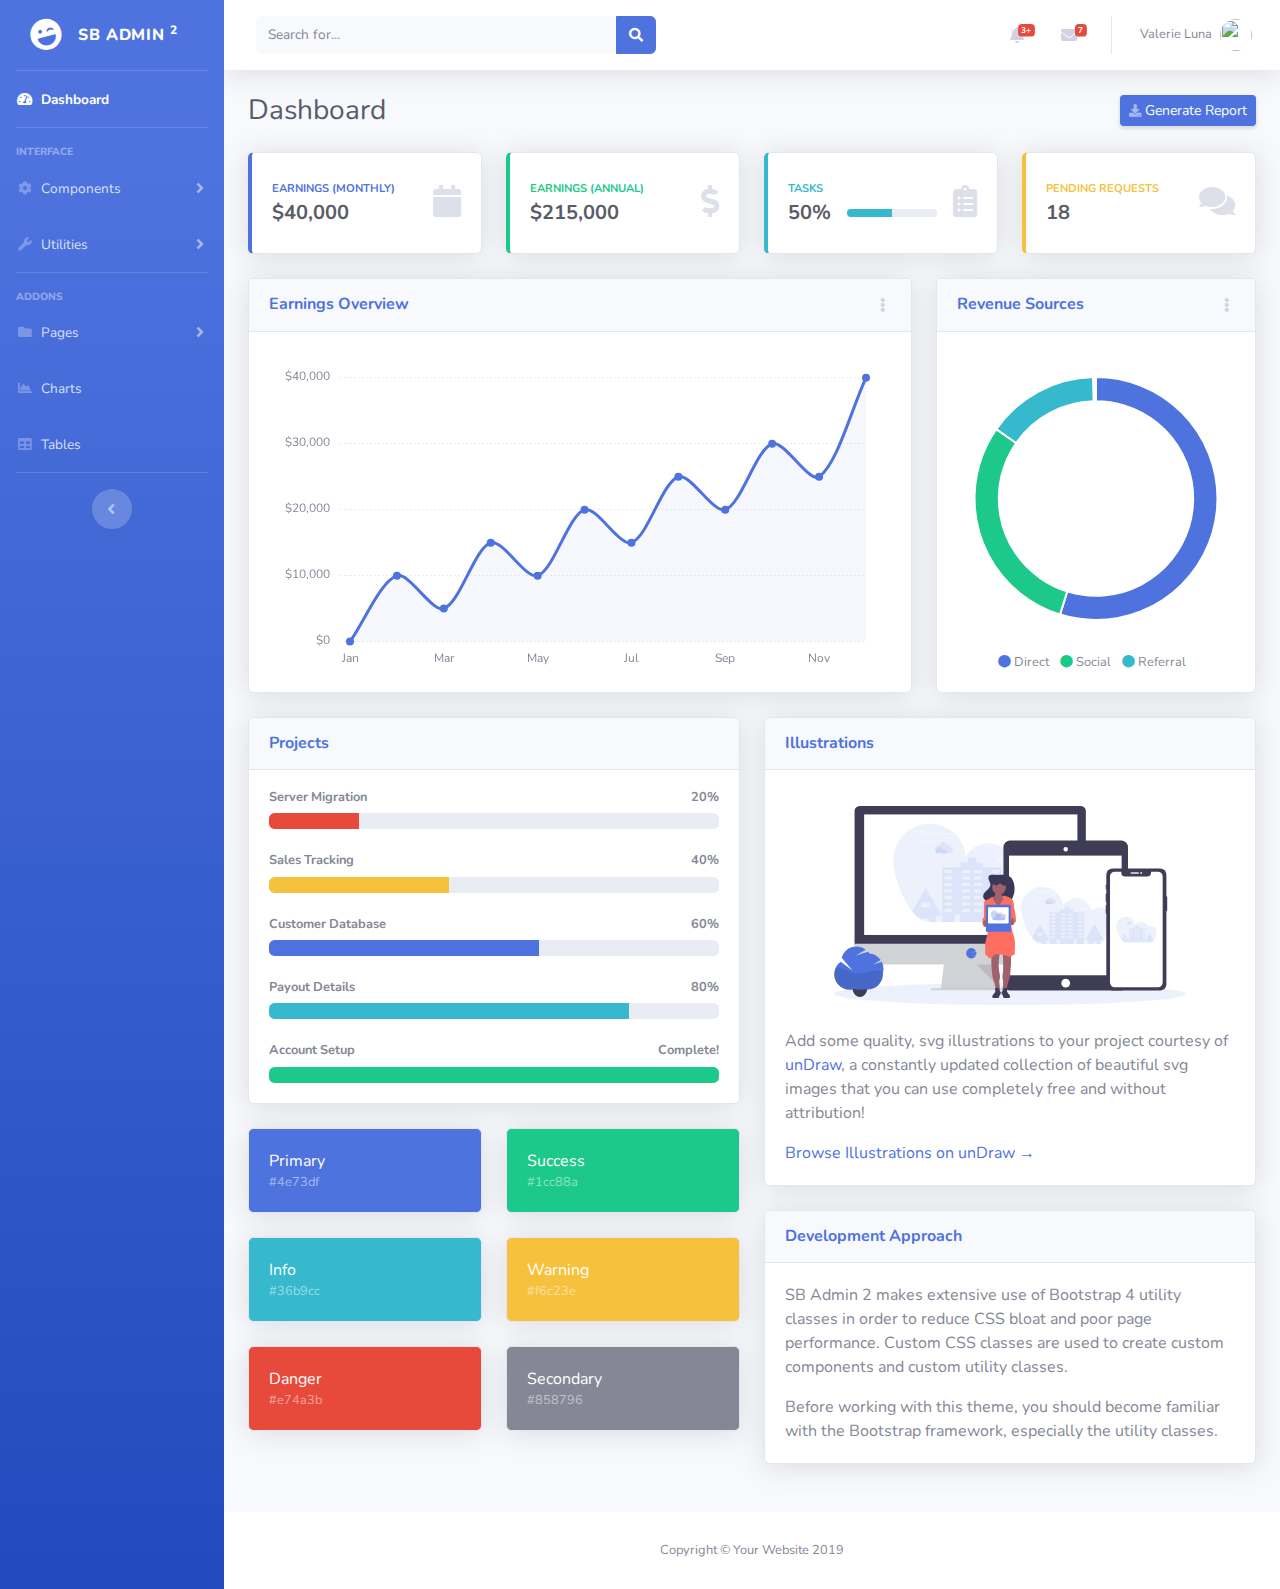
==== nePasToucher/startbootstrap-sb-admin-2-gh-pages/index.html @ 877cbc5c "ajout du template" ====
<!DOCTYPE html>
<html lang="en">

<head>

  <meta charset="utf-8">
  <meta http-equiv="X-UA-Compatible" content="IE=edge">
  <meta name="viewport" content="width=device-width, initial-scale=1, shrink-to-fit=no">
  <meta name="description" content="">
  <meta name="author" content="">

  <title>SB Admin 2 - Dashboard</title>

  <!-- Custom fonts for this template-->
  <link href="vendor/fontawesome-free/css/all.min.css" rel="stylesheet" type="text/css">
  <link href="https://fonts.googleapis.com/css?family=Nunito:200,200i,300,300i,400,400i,600,600i,700,700i,800,800i,900,900i" rel="stylesheet">

  <!-- Custom styles for this template-->
  <link href="css/sb-admin-2.min.css" rel="stylesheet">

</head>

<body id="page-top">

  <!-- Page Wrapper -->
  <div id="wrapper">

    <!-- Sidebar -->
    <ul class="navbar-nav bg-gradient-primary sidebar sidebar-dark accordion" id="accordionSidebar">

      <!-- Sidebar - Brand -->
      <a class="sidebar-brand d-flex align-items-center justify-content-center" href="index.html">
        <div class="sidebar-brand-icon rotate-n-15">
          <i class="fas fa-laugh-wink"></i>
        </div>
        <div class="sidebar-brand-text mx-3">SB Admin <sup>2</sup></div>
      </a>

      <!-- Divider -->
      <hr class="sidebar-divider my-0">

      <!-- Nav Item - Dashboard -->
      <li class="nav-item active">
        <a class="nav-link" href="index.html">
          <i class="fas fa-fw fa-tachometer-alt"></i>
          <span>Dashboard</span></a>
      </li>

      <!-- Divider -->
      <hr class="sidebar-divider">

      <!-- Heading -->
      <div class="sidebar-heading">
        Interface
      </div>

      <!-- Nav Item - Pages Collapse Menu -->
      <li class="nav-item">
        <a class="nav-link collapsed" href="#" data-toggle="collapse" data-target="#collapseTwo" aria-expanded="true" aria-controls="collapseTwo">
          <i class="fas fa-fw fa-cog"></i>
          <span>Components</span>
        </a>
        <div id="collapseTwo" class="collapse" aria-labelledby="headingTwo" data-parent="#accordionSidebar">
          <div class="bg-white py-2 collapse-inner rounded">
            <h6 class="collapse-header">Custom Components:</h6>
            <a class="collapse-item" href="buttons.html">Buttons</a>
            <a class="collapse-item" href="cards.html">Cards</a>
          </div>
        </div>
      </li>

      <!-- Nav Item - Utilities Collapse Menu -->
      <li class="nav-item">
        <a class="nav-link collapsed" href="#" data-toggle="collapse" data-target="#collapseUtilities" aria-expanded="true" aria-controls="collapseUtilities">
          <i class="fas fa-fw fa-wrench"></i>
          <span>Utilities</span>
        </a>
        <div id="collapseUtilities" class="collapse" aria-labelledby="headingUtilities" data-parent="#accordionSidebar">
          <div class="bg-white py-2 collapse-inner rounded">
            <h6 class="collapse-header">Custom Utilities:</h6>
            <a class="collapse-item" href="utilities-color.html">Colors</a>
            <a class="collapse-item" href="utilities-border.html">Borders</a>
            <a class="collapse-item" href="utilities-animation.html">Animations</a>
            <a class="collapse-item" href="utilities-other.html">Other</a>
          </div>
        </div>
      </li>

      <!-- Divider -->
      <hr class="sidebar-divider">

      <!-- Heading -->
      <div class="sidebar-heading">
        Addons
      </div>

      <!-- Nav Item - Pages Collapse Menu -->
      <li class="nav-item">
        <a class="nav-link collapsed" href="#" data-toggle="collapse" data-target="#collapsePages" aria-expanded="true" aria-controls="collapsePages">
          <i class="fas fa-fw fa-folder"></i>
          <span>Pages</span>
        </a>
        <div id="collapsePages" class="collapse" aria-labelledby="headingPages" data-parent="#accordionSidebar">
          <div class="bg-white py-2 collapse-inner rounded">
            <h6 class="collapse-header">Login Screens:</h6>
            <a class="collapse-item" href="login.html">Login</a>
            <a class="collapse-item" href="register.html">Register</a>
            <a class="collapse-item" href="forgot-password.html">Forgot Password</a>
            <div class="collapse-divider"></div>
            <h6 class="collapse-header">Other Pages:</h6>
            <a class="collapse-item" href="404.html">404 Page</a>
            <a class="collapse-item" href="blank.html">Blank Page</a>
          </div>
        </div>
      </li>

      <!-- Nav Item - Charts -->
      <li class="nav-item">
        <a class="nav-link" href="charts.html">
          <i class="fas fa-fw fa-chart-area"></i>
          <span>Charts</span></a>
      </li>

      <!-- Nav Item - Tables -->
      <li class="nav-item">
        <a class="nav-link" href="tables.html">
          <i class="fas fa-fw fa-table"></i>
          <span>Tables</span></a>
      </li>

      <!-- Divider -->
      <hr class="sidebar-divider d-none d-md-block">

      <!-- Sidebar Toggler (Sidebar) -->
      <div class="text-center d-none d-md-inline">
        <button class="rounded-circle border-0" id="sidebarToggle"></button>
      </div>

    </ul>
    <!-- End of Sidebar -->

    <!-- Content Wrapper -->
    <div id="content-wrapper" class="d-flex flex-column">

      <!-- Main Content -->
      <div id="content">

        <!-- Topbar -->
        <nav class="navbar navbar-expand navbar-light bg-white topbar mb-4 static-top shadow">

          <!-- Sidebar Toggle (Topbar) -->
          <button id="sidebarToggleTop" class="btn btn-link d-md-none rounded-circle mr-3">
            <i class="fa fa-bars"></i>
          </button>

          <!-- Topbar Search -->
          <form class="d-none d-sm-inline-block form-inline mr-auto ml-md-3 my-2 my-md-0 mw-100 navbar-search">
            <div class="input-group">
              <input type="text" class="form-control bg-light border-0 small" placeholder="Search for..." aria-label="Search" aria-describedby="basic-addon2">
              <div class="input-group-append">
                <button class="btn btn-primary" type="button">
                  <i class="fas fa-search fa-sm"></i>
                </button>
              </div>
            </div>
          </form>

          <!-- Topbar Navbar -->
          <ul class="navbar-nav ml-auto">

            <!-- Nav Item - Search Dropdown (Visible Only XS) -->
            <li class="nav-item dropdown no-arrow d-sm-none">
              <a class="nav-link dropdown-toggle" href="#" id="searchDropdown" role="button" data-toggle="dropdown" aria-haspopup="true" aria-expanded="false">
                <i class="fas fa-search fa-fw"></i>
              </a>
              <!-- Dropdown - Messages -->
              <div class="dropdown-menu dropdown-menu-right p-3 shadow animated--grow-in" aria-labelledby="searchDropdown">
                <form class="form-inline mr-auto w-100 navbar-search">
                  <div class="input-group">
                    <input type="text" class="form-control bg-light border-0 small" placeholder="Search for..." aria-label="Search" aria-describedby="basic-addon2">
                    <div class="input-group-append">
                      <button class="btn btn-primary" type="button">
                        <i class="fas fa-search fa-sm"></i>
                      </button>
                    </div>
                  </div>
                </form>
              </div>
            </li>

            <!-- Nav Item - Alerts -->
            <li class="nav-item dropdown no-arrow mx-1">
              <a class="nav-link dropdown-toggle" href="#" id="alertsDropdown" role="button" data-toggle="dropdown" aria-haspopup="true" aria-expanded="false">
                <i class="fas fa-bell fa-fw"></i>
                <!-- Counter - Alerts -->
                <span class="badge badge-danger badge-counter">3+</span>
              </a>
              <!-- Dropdown - Alerts -->
              <div class="dropdown-list dropdown-menu dropdown-menu-right shadow animated--grow-in" aria-labelledby="alertsDropdown">
                <h6 class="dropdown-header">
                  Alerts Center
                </h6>
                <a class="dropdown-item d-flex align-items-center" href="#">
                  <div class="mr-3">
                    <div class="icon-circle bg-primary">
                      <i class="fas fa-file-alt text-white"></i>
                    </div>
                  </div>
                  <div>
                    <div class="small text-gray-500">December 12, 2019</div>
                    <span class="font-weight-bold">A new monthly report is ready to download!</span>
                  </div>
                </a>
                <a class="dropdown-item d-flex align-items-center" href="#">
                  <div class="mr-3">
                    <div class="icon-circle bg-success">
                      <i class="fas fa-donate text-white"></i>
                    </div>
                  </div>
                  <div>
                    <div class="small text-gray-500">December 7, 2019</div>
                    $290.29 has been deposited into your account!
                  </div>
                </a>
                <a class="dropdown-item d-flex align-items-center" href="#">
                  <div class="mr-3">
                    <div class="icon-circle bg-warning">
                      <i class="fas fa-exclamation-triangle text-white"></i>
                    </div>
                  </div>
                  <div>
                    <div class="small text-gray-500">December 2, 2019</div>
                    Spending Alert: We've noticed unusually high spending for your account.
                  </div>
                </a>
                <a class="dropdown-item text-center small text-gray-500" href="#">Show All Alerts</a>
              </div>
            </li>

            <!-- Nav Item - Messages -->
            <li class="nav-item dropdown no-arrow mx-1">
              <a class="nav-link dropdown-toggle" href="#" id="messagesDropdown" role="button" data-toggle="dropdown" aria-haspopup="true" aria-expanded="false">
                <i class="fas fa-envelope fa-fw"></i>
                <!-- Counter - Messages -->
                <span class="badge badge-danger badge-counter">7</span>
              </a>
              <!-- Dropdown - Messages -->
              <div class="dropdown-list dropdown-menu dropdown-menu-right shadow animated--grow-in" aria-labelledby="messagesDropdown">
                <h6 class="dropdown-header">
                  Message Center
                </h6>
                <a class="dropdown-item d-flex align-items-center" href="#">
                  <div class="dropdown-list-image mr-3">
                    <img class="rounded-circle" src="https://source.unsplash.com/fn_BT9fwg_E/60x60" alt="">
                    <div class="status-indicator bg-success"></div>
                  </div>
                  <div class="font-weight-bold">
                    <div class="text-truncate">Hi there! I am wondering if you can help me with a problem I've been having.</div>
                    <div class="small text-gray-500">Emily Fowler · 58m</div>
                  </div>
                </a>
                <a class="dropdown-item d-flex align-items-center" href="#">
                  <div class="dropdown-list-image mr-3">
                    <img class="rounded-circle" src="https://source.unsplash.com/AU4VPcFN4LE/60x60" alt="">
                    <div class="status-indicator"></div>
                  </div>
                  <div>
                    <div class="text-truncate">I have the photos that you ordered last month, how would you like them sent to you?</div>
                    <div class="small text-gray-500">Jae Chun · 1d</div>
                  </div>
                </a>
                <a class="dropdown-item d-flex align-items-center" href="#">
                  <div class="dropdown-list-image mr-3">
                    <img class="rounded-circle" src="https://source.unsplash.com/CS2uCrpNzJY/60x60" alt="">
                    <div class="status-indicator bg-warning"></div>
                  </div>
                  <div>
                    <div class="text-truncate">Last month's report looks great, I am very happy with the progress so far, keep up the good work!</div>
                    <div class="small text-gray-500">Morgan Alvarez · 2d</div>
                  </div>
                </a>
                <a class="dropdown-item d-flex align-items-center" href="#">
                  <div class="dropdown-list-image mr-3">
                    <img class="rounded-circle" src="https://source.unsplash.com/Mv9hjnEUHR4/60x60" alt="">
                    <div class="status-indicator bg-success"></div>
                  </div>
                  <div>
                    <div class="text-truncate">Am I a good boy? The reason I ask is because someone told me that people say this to all dogs, even if they aren't good...</div>
                    <div class="small text-gray-500">Chicken the Dog · 2w</div>
                  </div>
                </a>
                <a class="dropdown-item text-center small text-gray-500" href="#">Read More Messages</a>
              </div>
            </li>

            <div class="topbar-divider d-none d-sm-block"></div>

            <!-- Nav Item - User Information -->
            <li class="nav-item dropdown no-arrow">
              <a class="nav-link dropdown-toggle" href="#" id="userDropdown" role="button" data-toggle="dropdown" aria-haspopup="true" aria-expanded="false">
                <span class="mr-2 d-none d-lg-inline text-gray-600 small">Valerie Luna</span>
                <img class="img-profile rounded-circle" src="https://source.unsplash.com/QAB-WJcbgJk/60x60">
              </a>
              <!-- Dropdown - User Information -->
              <div class="dropdown-menu dropdown-menu-right shadow animated--grow-in" aria-labelledby="userDropdown">
                <a class="dropdown-item" href="#">
                  <i class="fas fa-user fa-sm fa-fw mr-2 text-gray-400"></i>
                  Profile
                </a>
                <a class="dropdown-item" href="#">
                  <i class="fas fa-cogs fa-sm fa-fw mr-2 text-gray-400"></i>
                  Settings
                </a>
                <a class="dropdown-item" href="#">
                  <i class="fas fa-list fa-sm fa-fw mr-2 text-gray-400"></i>
                  Activity Log
                </a>
                <div class="dropdown-divider"></div>
                <a class="dropdown-item" href="#" data-toggle="modal" data-target="#logoutModal">
                  <i class="fas fa-sign-out-alt fa-sm fa-fw mr-2 text-gray-400"></i>
                  Logout
                </a>
              </div>
            </li>

          </ul>

        </nav>
        <!-- End of Topbar -->

        <!-- Begin Page Content -->
        <div class="container-fluid">

          <!-- Page Heading -->
          <div class="d-sm-flex align-items-center justify-content-between mb-4">
            <h1 class="h3 mb-0 text-gray-800">Dashboard</h1>
            <a href="#" class="d-none d-sm-inline-block btn btn-sm btn-primary shadow-sm"><i class="fas fa-download fa-sm text-white-50"></i> Generate Report</a>
          </div>

          <!-- Content Row -->
          <div class="row">

            <!-- Earnings (Monthly) Card Example -->
            <div class="col-xl-3 col-md-6 mb-4">
              <div class="card border-left-primary shadow h-100 py-2">
                <div class="card-body">
                  <div class="row no-gutters align-items-center">
                    <div class="col mr-2">
                      <div class="text-xs font-weight-bold text-primary text-uppercase mb-1">Earnings (Monthly)</div>
                      <div class="h5 mb-0 font-weight-bold text-gray-800">$40,000</div>
                    </div>
                    <div class="col-auto">
                      <i class="fas fa-calendar fa-2x text-gray-300"></i>
                    </div>
                  </div>
                </div>
              </div>
            </div>

            <!-- Earnings (Monthly) Card Example -->
            <div class="col-xl-3 col-md-6 mb-4">
              <div class="card border-left-success shadow h-100 py-2">
                <div class="card-body">
                  <div class="row no-gutters align-items-center">
                    <div class="col mr-2">
                      <div class="text-xs font-weight-bold text-success text-uppercase mb-1">Earnings (Annual)</div>
                      <div class="h5 mb-0 font-weight-bold text-gray-800">$215,000</div>
                    </div>
                    <div class="col-auto">
                      <i class="fas fa-dollar-sign fa-2x text-gray-300"></i>
                    </div>
                  </div>
                </div>
              </div>
            </div>

            <!-- Earnings (Monthly) Card Example -->
            <div class="col-xl-3 col-md-6 mb-4">
              <div class="card border-left-info shadow h-100 py-2">
                <div class="card-body">
                  <div class="row no-gutters align-items-center">
                    <div class="col mr-2">
                      <div class="text-xs font-weight-bold text-info text-uppercase mb-1">Tasks</div>
                      <div class="row no-gutters align-items-center">
                        <div class="col-auto">
                          <div class="h5 mb-0 mr-3 font-weight-bold text-gray-800">50%</div>
                        </div>
                        <div class="col">
                          <div class="progress progress-sm mr-2">
                            <div class="progress-bar bg-info" role="progressbar" style="width: 50%" aria-valuenow="50" aria-valuemin="0" aria-valuemax="100"></div>
                          </div>
                        </div>
                      </div>
                    </div>
                    <div class="col-auto">
                      <i class="fas fa-clipboard-list fa-2x text-gray-300"></i>
                    </div>
                  </div>
                </div>
              </div>
            </div>

            <!-- Pending Requests Card Example -->
            <div class="col-xl-3 col-md-6 mb-4">
              <div class="card border-left-warning shadow h-100 py-2">
                <div class="card-body">
                  <div class="row no-gutters align-items-center">
                    <div class="col mr-2">
                      <div class="text-xs font-weight-bold text-warning text-uppercase mb-1">Pending Requests</div>
                      <div class="h5 mb-0 font-weight-bold text-gray-800">18</div>
                    </div>
                    <div class="col-auto">
                      <i class="fas fa-comments fa-2x text-gray-300"></i>
                    </div>
                  </div>
                </div>
              </div>
            </div>
          </div>

          <!-- Content Row -->

          <div class="row">

            <!-- Area Chart -->
            <div class="col-xl-8 col-lg-7">
              <div class="card shadow mb-4">
                <!-- Card Header - Dropdown -->
                <div class="card-header py-3 d-flex flex-row align-items-center justify-content-between">
                  <h6 class="m-0 font-weight-bold text-primary">Earnings Overview</h6>
                  <div class="dropdown no-arrow">
                    <a class="dropdown-toggle" href="#" role="button" id="dropdownMenuLink" data-toggle="dropdown" aria-haspopup="true" aria-expanded="false">
                      <i class="fas fa-ellipsis-v fa-sm fa-fw text-gray-400"></i>
                    </a>
                    <div class="dropdown-menu dropdown-menu-right shadow animated--fade-in" aria-labelledby="dropdownMenuLink">
                      <div class="dropdown-header">Dropdown Header:</div>
                      <a class="dropdown-item" href="#">Action</a>
                      <a class="dropdown-item" href="#">Another action</a>
                      <div class="dropdown-divider"></div>
                      <a class="dropdown-item" href="#">Something else here</a>
                    </div>
                  </div>
                </div>
                <!-- Card Body -->
                <div class="card-body">
                  <div class="chart-area">
                    <canvas id="myAreaChart"></canvas>
                  </div>
                </div>
              </div>
            </div>

            <!-- Pie Chart -->
            <div class="col-xl-4 col-lg-5">
              <div class="card shadow mb-4">
                <!-- Card Header - Dropdown -->
                <div class="card-header py-3 d-flex flex-row align-items-center justify-content-between">
                  <h6 class="m-0 font-weight-bold text-primary">Revenue Sources</h6>
                  <div class="dropdown no-arrow">
                    <a class="dropdown-toggle" href="#" role="button" id="dropdownMenuLink" data-toggle="dropdown" aria-haspopup="true" aria-expanded="false">
                      <i class="fas fa-ellipsis-v fa-sm fa-fw text-gray-400"></i>
                    </a>
                    <div class="dropdown-menu dropdown-menu-right shadow animated--fade-in" aria-labelledby="dropdownMenuLink">
                      <div class="dropdown-header">Dropdown Header:</div>
                      <a class="dropdown-item" href="#">Action</a>
                      <a class="dropdown-item" href="#">Another action</a>
                      <div class="dropdown-divider"></div>
                      <a class="dropdown-item" href="#">Something else here</a>
                    </div>
                  </div>
                </div>
                <!-- Card Body -->
                <div class="card-body">
                  <div class="chart-pie pt-4 pb-2">
                    <canvas id="myPieChart"></canvas>
                  </div>
                  <div class="mt-4 text-center small">
                    <span class="mr-2">
                      <i class="fas fa-circle text-primary"></i> Direct
                    </span>
                    <span class="mr-2">
                      <i class="fas fa-circle text-success"></i> Social
                    </span>
                    <span class="mr-2">
                      <i class="fas fa-circle text-info"></i> Referral
                    </span>
                  </div>
                </div>
              </div>
            </div>
          </div>

          <!-- Content Row -->
          <div class="row">

            <!-- Content Column -->
            <div class="col-lg-6 mb-4">

              <!-- Project Card Example -->
              <div class="card shadow mb-4">
                <div class="card-header py-3">
                  <h6 class="m-0 font-weight-bold text-primary">Projects</h6>
                </div>
                <div class="card-body">
                  <h4 class="small font-weight-bold">Server Migration <span class="float-right">20%</span></h4>
                  <div class="progress mb-4">
                    <div class="progress-bar bg-danger" role="progressbar" style="width: 20%" aria-valuenow="20" aria-valuemin="0" aria-valuemax="100"></div>
                  </div>
                  <h4 class="small font-weight-bold">Sales Tracking <span class="float-right">40%</span></h4>
                  <div class="progress mb-4">
                    <div class="progress-bar bg-warning" role="progressbar" style="width: 40%" aria-valuenow="40" aria-valuemin="0" aria-valuemax="100"></div>
                  </div>
                  <h4 class="small font-weight-bold">Customer Database <span class="float-right">60%</span></h4>
                  <div class="progress mb-4">
                    <div class="progress-bar" role="progressbar" style="width: 60%" aria-valuenow="60" aria-valuemin="0" aria-valuemax="100"></div>
                  </div>
                  <h4 class="small font-weight-bold">Payout Details <span class="float-right">80%</span></h4>
                  <div class="progress mb-4">
                    <div class="progress-bar bg-info" role="progressbar" style="width: 80%" aria-valuenow="80" aria-valuemin="0" aria-valuemax="100"></div>
                  </div>
                  <h4 class="small font-weight-bold">Account Setup <span class="float-right">Complete!</span></h4>
                  <div class="progress">
                    <div class="progress-bar bg-success" role="progressbar" style="width: 100%" aria-valuenow="100" aria-valuemin="0" aria-valuemax="100"></div>
                  </div>
                </div>
              </div>

              <!-- Color System -->
              <div class="row">
                <div class="col-lg-6 mb-4">
                  <div class="card bg-primary text-white shadow">
                    <div class="card-body">
                      Primary
                      <div class="text-white-50 small">#4e73df</div>
                    </div>
                  </div>
                </div>
                <div class="col-lg-6 mb-4">
                  <div class="card bg-success text-white shadow">
                    <div class="card-body">
                      Success
                      <div class="text-white-50 small">#1cc88a</div>
                    </div>
                  </div>
                </div>
                <div class="col-lg-6 mb-4">
                  <div class="card bg-info text-white shadow">
                    <div class="card-body">
                      Info
                      <div class="text-white-50 small">#36b9cc</div>
                    </div>
                  </div>
                </div>
                <div class="col-lg-6 mb-4">
                  <div class="card bg-warning text-white shadow">
                    <div class="card-body">
                      Warning
                      <div class="text-white-50 small">#f6c23e</div>
                    </div>
                  </div>
                </div>
                <div class="col-lg-6 mb-4">
                  <div class="card bg-danger text-white shadow">
                    <div class="card-body">
                      Danger
                      <div class="text-white-50 small">#e74a3b</div>
                    </div>
                  </div>
                </div>
                <div class="col-lg-6 mb-4">
                  <div class="card bg-secondary text-white shadow">
                    <div class="card-body">
                      Secondary
                      <div class="text-white-50 small">#858796</div>
                    </div>
                  </div>
                </div>
              </div>

            </div>

            <div class="col-lg-6 mb-4">

              <!-- Illustrations -->
              <div class="card shadow mb-4">
                <div class="card-header py-3">
                  <h6 class="m-0 font-weight-bold text-primary">Illustrations</h6>
                </div>
                <div class="card-body">
                  <div class="text-center">
                    <img class="img-fluid px-3 px-sm-4 mt-3 mb-4" style="width: 25rem;" src="img/undraw_posting_photo.svg" alt="">
                  </div>
                  <p>Add some quality, svg illustrations to your project courtesy of <a target="_blank" rel="nofollow" href="https://undraw.co/">unDraw</a>, a constantly updated collection of beautiful svg images that you can use completely free and without attribution!</p>
                  <a target="_blank" rel="nofollow" href="https://undraw.co/">Browse Illustrations on unDraw &rarr;</a>
                </div>
              </div>

              <!-- Approach -->
              <div class="card shadow mb-4">
                <div class="card-header py-3">
                  <h6 class="m-0 font-weight-bold text-primary">Development Approach</h6>
                </div>
                <div class="card-body">
                  <p>SB Admin 2 makes extensive use of Bootstrap 4 utility classes in order to reduce CSS bloat and poor page performance. Custom CSS classes are used to create custom components and custom utility classes.</p>
                  <p class="mb-0">Before working with this theme, you should become familiar with the Bootstrap framework, especially the utility classes.</p>
                </div>
              </div>

            </div>
          </div>

        </div>
        <!-- /.container-fluid -->

      </div>
      <!-- End of Main Content -->

      <!-- Footer -->
      <footer class="sticky-footer bg-white">
        <div class="container my-auto">
          <div class="copyright text-center my-auto">
            <span>Copyright &copy; Your Website 2019</span>
          </div>
        </div>
      </footer>
      <!-- End of Footer -->

    </div>
    <!-- End of Content Wrapper -->

  </div>
  <!-- End of Page Wrapper -->

  <!-- Scroll to Top Button-->
  <a class="scroll-to-top rounded" href="#page-top">
    <i class="fas fa-angle-up"></i>
  </a>

  <!-- Logout Modal-->
  <div class="modal fade" id="logoutModal" tabindex="-1" role="dialog" aria-labelledby="exampleModalLabel" aria-hidden="true">
    <div class="modal-dialog" role="document">
      <div class="modal-content">
        <div class="modal-header">
          <h5 class="modal-title" id="exampleModalLabel">Ready to Leave?</h5>
          <button class="close" type="button" data-dismiss="modal" aria-label="Close">
            <span aria-hidden="true">×</span>
          </button>
        </div>
        <div class="modal-body">Select "Logout" below if you are ready to end your current session.</div>
        <div class="modal-footer">
          <button class="btn btn-secondary" type="button" data-dismiss="modal">Cancel</button>
          <a class="btn btn-primary" href="login.html">Logout</a>
        </div>
      </div>
    </div>
  </div>

  <!-- Bootstrap core JavaScript-->
  <script src="vendor/jquery/jquery.min.js"></script>
  <script src="vendor/bootstrap/js/bootstrap.bundle.min.js"></script>

  <!-- Core plugin JavaScript-->
  <script src="vendor/jquery-easing/jquery.easing.min.js"></script>

  <!-- Custom scripts for all pages-->
  <script src="js/sb-admin-2.min.js"></script>

  <!-- Page level plugins -->
  <script src="vendor/chart.js/Chart.min.js"></script>

  <!-- Page level custom scripts -->
  <script src="js/demo/chart-area-demo.js"></script>
  <script src="js/demo/chart-pie-demo.js"></script>

</body>

</html>
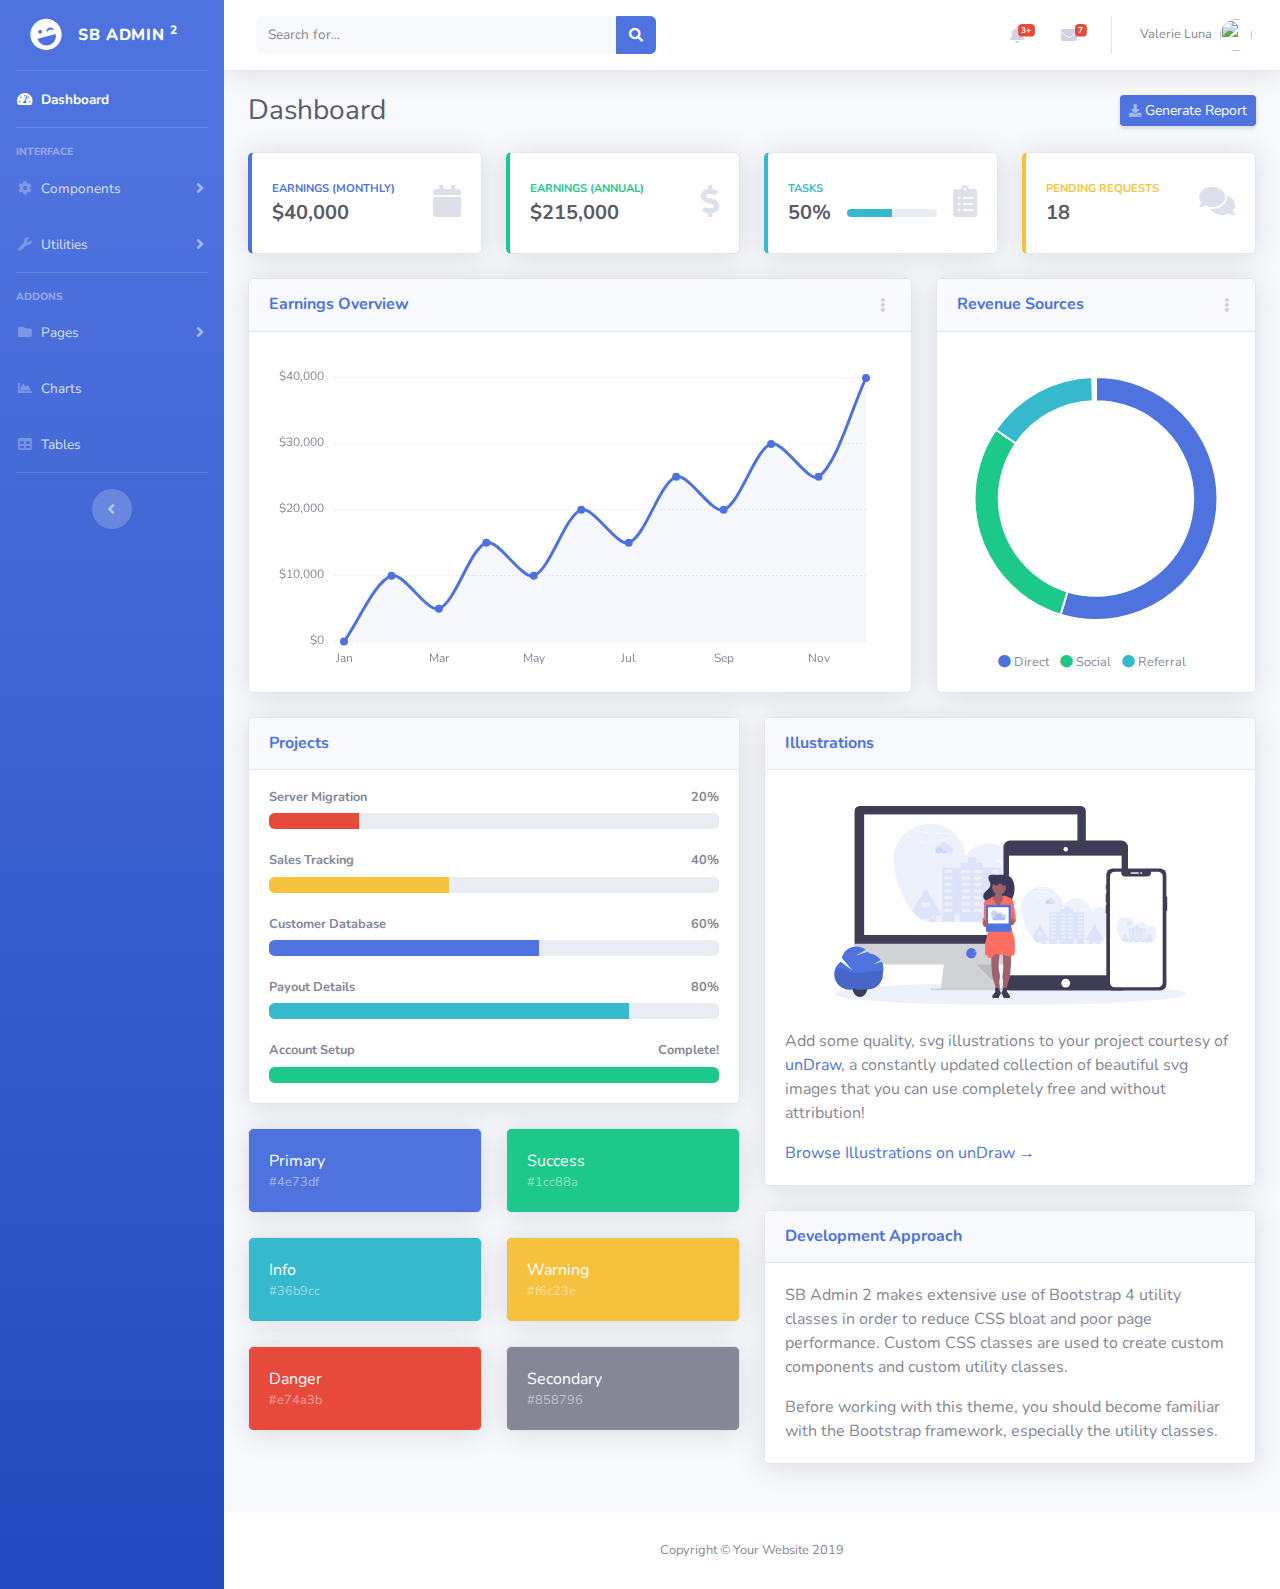
==== commit 303e3908: "implentation css" ====
--- a/nePasToucher/startbootstrap-sb-admin-2-gh-pages/index.html
+++ b/nePasToucher/startbootstrap-sb-admin-2-gh-pages/index.html
@@ -16,7 +16,7 @@
   <link href="https://fonts.googleapis.com/css?family=Nunito:200,200i,300,300i,400,400i,600,600i,700,700i,800,800i,900,900i" rel="stylesheet">
 
   <!-- Custom styles for this template-->
-  <link href="css/sb-admin-2.min.css" rel="stylesheet">
+  <link href="css/sb-admin-2.css" rel="stylesheet">
 
 </head>
 
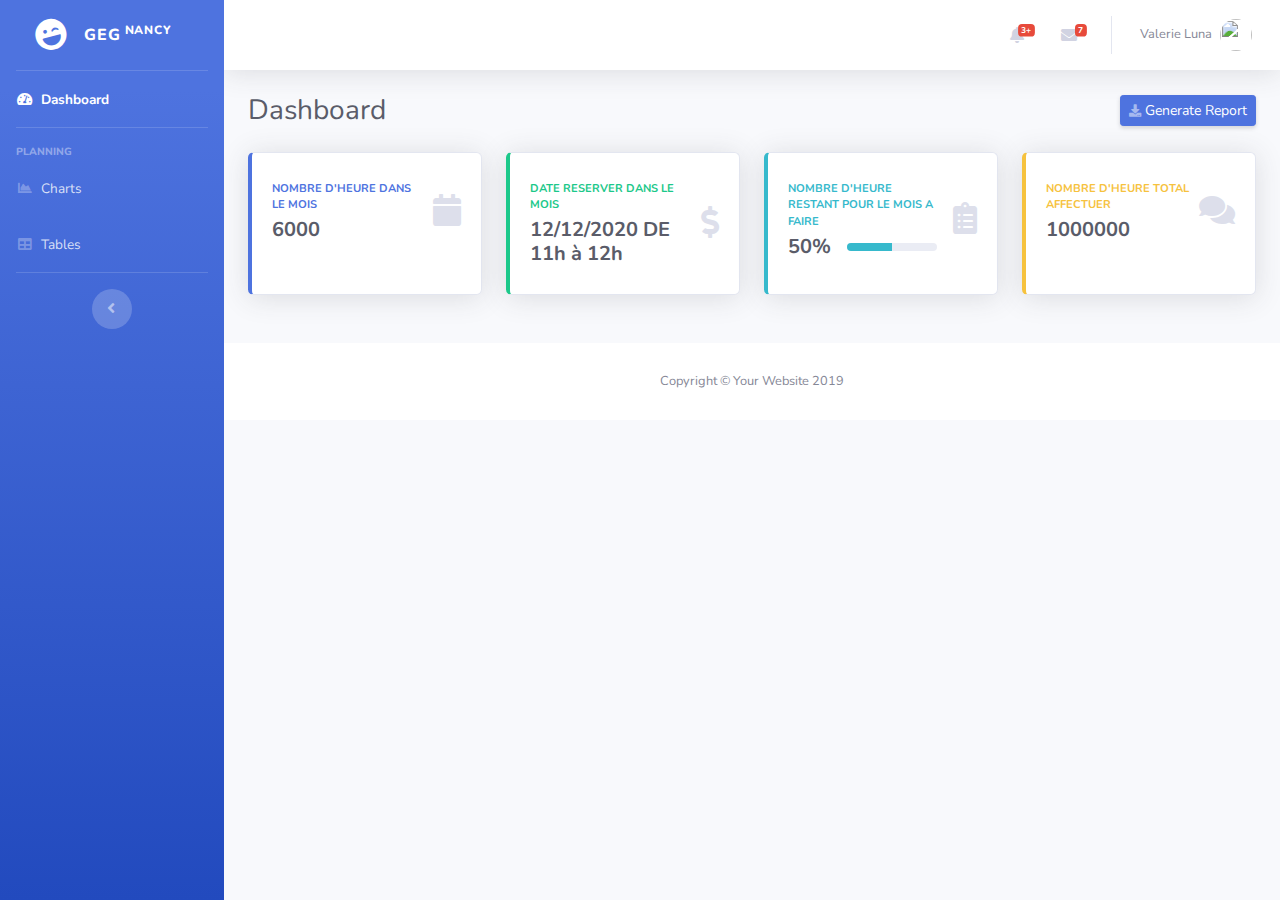
==== commit c43a3e63: "modification page dacuille" ====
--- a/nePasToucher/startbootstrap-sb-admin-2-gh-pages/index.html
+++ b/nePasToucher/startbootstrap-sb-admin-2-gh-pages/index.html
@@ -22,473 +22,337 @@
 
 <body id="page-top">
 
-  <!-- Page Wrapper -->
-  <div id="wrapper">
-
-    <!-- Sidebar -->
-    <ul class="navbar-nav bg-gradient-primary sidebar sidebar-dark accordion" id="accordionSidebar">
-
-      <!-- Sidebar - Brand -->
-      <a class="sidebar-brand d-flex align-items-center justify-content-center" href="index.html">
-        <div class="sidebar-brand-icon rotate-n-15">
-          <i class="fas fa-laugh-wink"></i>
-        </div>
-        <div class="sidebar-brand-text mx-3">SB Admin <sup>2</sup></div>
-      </a>
-
-      <!-- Divider -->
-      <hr class="sidebar-divider my-0">
-
-      <!-- Nav Item - Dashboard -->
-      <li class="nav-item active">
-        <a class="nav-link" href="index.html">
-          <i class="fas fa-fw fa-tachometer-alt"></i>
-          <span>Dashboard</span></a>
-      </li>
-
-      <!-- Divider -->
-      <hr class="sidebar-divider">
-
-      <!-- Heading -->
-      <div class="sidebar-heading">
-        Interface
+<!-- Page Wrapper -->
+<div id="wrapper">
+
+  <!-- Sidebar -->
+  <ul class="navbar-nav bg-gradient-primary sidebar sidebar-dark accordion" id="accordionSidebar">
+
+    <!-- Sidebar - Brand -->
+    <a class="sidebar-brand d-flex align-items-center justify-content-center" href="index.html">
+      <div class="sidebar-brand-icon rotate-n-15">
+        <i class="fas fa-laugh-wink"></i>
       </div>
-
-      <!-- Nav Item - Pages Collapse Menu -->
-      <li class="nav-item">
-        <a class="nav-link collapsed" href="#" data-toggle="collapse" data-target="#collapseTwo" aria-expanded="true" aria-controls="collapseTwo">
-          <i class="fas fa-fw fa-cog"></i>
-          <span>Components</span>
-        </a>
-        <div id="collapseTwo" class="collapse" aria-labelledby="headingTwo" data-parent="#accordionSidebar">
-          <div class="bg-white py-2 collapse-inner rounded">
-            <h6 class="collapse-header">Custom Components:</h6>
-            <a class="collapse-item" href="buttons.html">Buttons</a>
-            <a class="collapse-item" href="cards.html">Cards</a>
-          </div>
-        </div>
-      </li>
-
-      <!-- Nav Item - Utilities Collapse Menu -->
-      <li class="nav-item">
-        <a class="nav-link collapsed" href="#" data-toggle="collapse" data-target="#collapseUtilities" aria-expanded="true" aria-controls="collapseUtilities">
-          <i class="fas fa-fw fa-wrench"></i>
-          <span>Utilities</span>
-        </a>
-        <div id="collapseUtilities" class="collapse" aria-labelledby="headingUtilities" data-parent="#accordionSidebar">
-          <div class="bg-white py-2 collapse-inner rounded">
-            <h6 class="collapse-header">Custom Utilities:</h6>
-            <a class="collapse-item" href="utilities-color.html">Colors</a>
-            <a class="collapse-item" href="utilities-border.html">Borders</a>
-            <a class="collapse-item" href="utilities-animation.html">Animations</a>
-            <a class="collapse-item" href="utilities-other.html">Other</a>
-          </div>
-        </div>
-      </li>
-
-      <!-- Divider -->
-      <hr class="sidebar-divider">
-
-      <!-- Heading -->
-      <div class="sidebar-heading">
-        Addons
-      </div>
-
-      <!-- Nav Item - Pages Collapse Menu -->
-      <li class="nav-item">
-        <a class="nav-link collapsed" href="#" data-toggle="collapse" data-target="#collapsePages" aria-expanded="true" aria-controls="collapsePages">
-          <i class="fas fa-fw fa-folder"></i>
-          <span>Pages</span>
-        </a>
-        <div id="collapsePages" class="collapse" aria-labelledby="headingPages" data-parent="#accordionSidebar">
-          <div class="bg-white py-2 collapse-inner rounded">
-            <h6 class="collapse-header">Login Screens:</h6>
-            <a class="collapse-item" href="login.html">Login</a>
-            <a class="collapse-item" href="register.html">Register</a>
-            <a class="collapse-item" href="forgot-password.html">Forgot Password</a>
-            <div class="collapse-divider"></div>
-            <h6 class="collapse-header">Other Pages:</h6>
-            <a class="collapse-item" href="404.html">404 Page</a>
-            <a class="collapse-item" href="blank.html">Blank Page</a>
-          </div>
-        </div>
-      </li>
-
-      <!-- Nav Item - Charts -->
-      <li class="nav-item">
-        <a class="nav-link" href="charts.html">
-          <i class="fas fa-fw fa-chart-area"></i>
-          <span>Charts</span></a>
-      </li>
-
-      <!-- Nav Item - Tables -->
-      <li class="nav-item">
-        <a class="nav-link" href="tables.html">
-          <i class="fas fa-fw fa-table"></i>
-          <span>Tables</span></a>
-      </li>
-
-      <!-- Divider -->
-      <hr class="sidebar-divider d-none d-md-block">
-
-      <!-- Sidebar Toggler (Sidebar) -->
-      <div class="text-center d-none d-md-inline">
-        <button class="rounded-circle border-0" id="sidebarToggle"></button>
-      </div>
-
-    </ul>
-    <!-- End of Sidebar -->
-
-    <!-- Content Wrapper -->
-    <div id="content-wrapper" class="d-flex flex-column">
-
-      <!-- Main Content -->
-      <div id="content">
-
-        <!-- Topbar -->
-        <nav class="navbar navbar-expand navbar-light bg-white topbar mb-4 static-top shadow">
-
-          <!-- Sidebar Toggle (Topbar) -->
-          <button id="sidebarToggleTop" class="btn btn-link d-md-none rounded-circle mr-3">
-            <i class="fa fa-bars"></i>
-          </button>
-
-          <!-- Topbar Search -->
-          <form class="d-none d-sm-inline-block form-inline mr-auto ml-md-3 my-2 my-md-0 mw-100 navbar-search">
-            <div class="input-group">
-              <input type="text" class="form-control bg-light border-0 small" placeholder="Search for..." aria-label="Search" aria-describedby="basic-addon2">
-              <div class="input-group-append">
-                <button class="btn btn-primary" type="button">
-                  <i class="fas fa-search fa-sm"></i>
-                </button>
+      <div class="sidebar-brand-text mx-3">GEG<sup>  Nancy</sup></div>
+    </a>
+
+    <!-- Divider -->
+    <hr class="sidebar-divider my-0">
+
+    <!-- Nav Item - Dashboard -->
+    <li class="nav-item active">
+      <a class="nav-link" href="index.html">
+        <i class="fas fa-fw fa-tachometer-alt"></i>
+        <span>Dashboard</span></a>
+    </li>
+
+    <!-- Divider -->
+    <hr class="sidebar-divider">
+
+    <!-- Heading -->
+    <div class="sidebar-heading">
+      Planning
+    </div>
+
+    <!-- Nav Item - Charts -->
+    <li class="nav-item">
+      <a class="nav-link" href="charts.html">
+        <i class="fas fa-fw fa-chart-area"></i>
+        <span>Charts</span></a>
+    </li>
+
+    <!-- Nav Item - Tables -->
+    <li class="nav-item">
+      <a class="nav-link" href="tables.html">
+        <i class="fas fa-fw fa-table"></i>
+        <span>Tables</span></a>
+    </li>
+
+    <!-- Divider -->
+    <hr class="sidebar-divider d-none d-md-block">
+
+    <!-- Sidebar Toggler (Sidebar) -->
+    <div class="text-center d-none d-md-inline">
+      <button class="rounded-circle border-0" id="sidebarToggle"></button>
+    </div>
+
+  </ul>
+  <!-- End of Sidebar -->
+
+  <!-- Content Wrapper -->
+  <div id="content-wrapper" class="d-flex flex-column">
+
+    <!-- Main Content -->
+    <div id="content">
+
+      <!-- Topbar -->
+      <nav class="navbar navbar-expand navbar-light bg-white topbar mb-4 static-top shadow">
+
+        <!-- Sidebar Toggle (Topbar) -->
+        <button id="sidebarToggleTop" class="btn btn-link d-md-none rounded-circle mr-3">
+          <i class="fa fa-bars"></i>
+        </button>
+
+        <!-- Topbar Navbar -->
+        <ul class="navbar-nav ml-auto">
+
+          <!-- Nav Item - Search Dropdown (Visible Only XS) -->
+          <li class="nav-item dropdown no-arrow d-sm-none">
+            <a class="nav-link dropdown-toggle" href="#" id="searchDropdown" role="button" data-toggle="dropdown" aria-haspopup="true" aria-expanded="false">
+              <i class="fas fa-search fa-fw"></i>
+            </a>
+            <!-- Dropdown - Messages -->
+            <div class="dropdown-menu dropdown-menu-right p-3 shadow animated--grow-in" aria-labelledby="searchDropdown">
+              <form class="form-inline mr-auto w-100 navbar-search">
+                <div class="input-group">
+                  <input type="text" class="form-control bg-light border-0 small" placeholder="Search for..." aria-label="Search" aria-describedby="basic-addon2">
+                  <div class="input-group-append">
+                    <button class="btn btn-primary" type="button">
+                      <i class="fas fa-search fa-sm"></i>
+                    </button>
+                  </div>
+                </div>
+              </form>
+            </div>
+          </li>
+
+          <!-- Nav Item - Alerts -->
+          <li class="nav-item dropdown no-arrow mx-1">
+            <a class="nav-link dropdown-toggle" href="#" id="alertsDropdown" role="button" data-toggle="dropdown" aria-haspopup="true" aria-expanded="false">
+              <i class="fas fa-bell fa-fw"></i>
+              <!-- Counter - Alerts -->
+              <span class="badge badge-danger badge-counter">3+</span>
+            </a>
+            <!-- Dropdown - Alerts -->
+            <div class="dropdown-list dropdown-menu dropdown-menu-right shadow animated--grow-in" aria-labelledby="alertsDropdown">
+              <h6 class="dropdown-header">
+                Alerts Center
+              </h6>
+              <a class="dropdown-item d-flex align-items-center" href="#">
+                <div class="mr-3">
+                  <div class="icon-circle bg-primary">
+                    <i class="fas fa-file-alt text-white"></i>
+                  </div>
+                </div>
+                <div>
+                  <div class="small text-gray-500">December 12, 2019</div>
+                  <span class="font-weight-bold">A new monthly report is ready to download!</span>
+                </div>
+              </a>
+              <a class="dropdown-item d-flex align-items-center" href="#">
+                <div class="mr-3">
+                  <div class="icon-circle bg-success">
+                    <i class="fas fa-donate text-white"></i>
+                  </div>
+                </div>
+                <div>
+                  <div class="small text-gray-500">December 7, 2019</div>
+                  $290.29 has been deposited into your account!
+                </div>
+              </a>
+              <a class="dropdown-item d-flex align-items-center" href="#">
+                <div class="mr-3">
+                  <div class="icon-circle bg-warning">
+                    <i class="fas fa-exclamation-triangle text-white"></i>
+                  </div>
+                </div>
+                <div>
+                  <div class="small text-gray-500">December 2, 2019</div>
+                  Spending Alert: We've noticed unusually high spending for your account.
+                </div>
+              </a>
+              <a class="dropdown-item text-center small text-gray-500" href="#">Show All Alerts</a>
+            </div>
+          </li>
+
+          <!-- Nav Item - Messages -->
+          <li class="nav-item dropdown no-arrow mx-1">
+            <a class="nav-link dropdown-toggle" href="#" id="messagesDropdown" role="button" data-toggle="dropdown" aria-haspopup="true" aria-expanded="false">
+              <i class="fas fa-envelope fa-fw"></i>
+              <!-- Counter - Messages -->
+              <span class="badge badge-danger badge-counter">7</span>
+            </a>
+            <!-- Dropdown - Messages -->
+            <div class="dropdown-list dropdown-menu dropdown-menu-right shadow animated--grow-in" aria-labelledby="messagesDropdown">
+              <h6 class="dropdown-header">
+                Message Center
+              </h6>
+              <a class="dropdown-item d-flex align-items-center" href="#">
+                <div class="dropdown-list-image mr-3">
+                  <img class="rounded-circle" src="https://source.unsplash.com/fn_BT9fwg_E/60x60" alt="">
+                  <div class="status-indicator bg-success"></div>
+                </div>
+                <div class="font-weight-bold">
+                  <div class="text-truncate">Hi there! I am wondering if you can help me with a problem I've been having.</div>
+                  <div class="small text-gray-500">Emily Fowler · 58m</div>
+                </div>
+              </a>
+              <a class="dropdown-item d-flex align-items-center" href="#">
+                <div class="dropdown-list-image mr-3">
+                  <img class="rounded-circle" src="https://source.unsplash.com/AU4VPcFN4LE/60x60" alt="">
+                  <div class="status-indicator"></div>
+                </div>
+                <div>
+                  <div class="text-truncate">I have the photos that you ordered last month, how would you like them sent to you?</div>
+                  <div class="small text-gray-500">Jae Chun · 1d</div>
+                </div>
+              </a>
+              <a class="dropdown-item d-flex align-items-center" href="#">
+                <div class="dropdown-list-image mr-3">
+                  <img class="rounded-circle" src="https://source.unsplash.com/CS2uCrpNzJY/60x60" alt="">
+                  <div class="status-indicator bg-warning"></div>
+                </div>
+                <div>
+                  <div class="text-truncate">Last month's report looks great, I am very happy with the progress so far, keep up the good work!</div>
+                  <div class="small text-gray-500">Morgan Alvarez · 2d</div>
+                </div>
+              </a>
+              <a class="dropdown-item d-flex align-items-center" href="#">
+                <div class="dropdown-list-image mr-3">
+                  <img class="rounded-circle" src="https://source.unsplash.com/Mv9hjnEUHR4/60x60" alt="">
+                  <div class="status-indicator bg-success"></div>
+                </div>
+                <div>
+                  <div class="text-truncate">Am I a good boy? The reason I ask is because someone told me that people say this to all dogs, even if they aren't good...</div>
+                  <div class="small text-gray-500">Chicken the Dog · 2w</div>
+                </div>
+              </a>
+              <a class="dropdown-item text-center small text-gray-500" href="#">Read More Messages</a>
+            </div>
+          </li>
+
+          <div class="topbar-divider d-none d-sm-block"></div>
+
+          <!-- Nav Item - User Information -->
+          <li class="nav-item dropdown no-arrow">
+            <a class="nav-link dropdown-toggle" href="#" id="userDropdown" role="button" data-toggle="dropdown" aria-haspopup="true" aria-expanded="false">
+              <span class="mr-2 d-none d-lg-inline text-gray-600 small">Valerie Luna</span>
+              <img class="img-profile rounded-circle" src="https://source.unsplash.com/QAB-WJcbgJk/60x60">
+            </a>
+            <!-- Dropdown - User Information -->
+            <div class="dropdown-menu dropdown-menu-right shadow animated--grow-in" aria-labelledby="userDropdown">
+              <a class="dropdown-item" href="#">
+                <i class="fas fa-user fa-sm fa-fw mr-2 text-gray-400"></i>
+                Profile
+              </a>
+              <a class="dropdown-item" href="#">
+                <i class="fas fa-cogs fa-sm fa-fw mr-2 text-gray-400"></i>
+                Settings
+              </a>
+              <a class="dropdown-item" href="#">
+                <i class="fas fa-list fa-sm fa-fw mr-2 text-gray-400"></i>
+                Activity Log
+              </a>
+              <div class="dropdown-divider"></div>
+              <a class="dropdown-item" href="#" data-toggle="modal" data-target="#logoutModal">
+                <i class="fas fa-sign-out-alt fa-sm fa-fw mr-2 text-gray-400"></i>
+                Logout
+              </a>
+            </div>
+          </li>
+
+        </ul>
+
+      </nav>
+      <!-- End of Topbar -->
+
+      <!-- Begin Page Content -->
+      <div class="container-fluid">
+
+        <!-- Page Heading -->
+        <div class="d-sm-flex align-items-center justify-content-between mb-4">
+          <h1 class="h3 mb-0 text-gray-800">Dashboard</h1>
+          <a href="#" class="d-none d-sm-inline-block btn btn-sm btn-primary shadow-sm"><i class="fas fa-download fa-sm text-white-50"></i> Generate Report</a>
+        </div>
+
+        <!-- Content Row -->
+        <div class="row">
+
+          <!-- Earnings (Monthly) Card Example -->
+          <div class="col-xl-3 col-md-6 mb-4">
+            <div class="card border-left-primary shadow h-100 py-2">
+              <div class="card-body">
+                <div class="row no-gutters align-items-center">
+                  <div class="col mr-2">
+                    <div class="text-xs font-weight-bold text-primary text-uppercase mb-1">Nombre d'heure dans le mois</div>
+                    <div class="h5 mb-0 font-weight-bold text-gray-800">6000 </div>
+                  </div>
+                  <div class="col-auto">
+                    <i class="fas fa-calendar fa-2x text-gray-300"></i>
+                  </div>
+                </div>
               </div>
             </div>
-          </form>
-
-          <!-- Topbar Navbar -->
-          <ul class="navbar-nav ml-auto">
-
-            <!-- Nav Item - Search Dropdown (Visible Only XS) -->
-            <li class="nav-item dropdown no-arrow d-sm-none">
-              <a class="nav-link dropdown-toggle" href="#" id="searchDropdown" role="button" data-toggle="dropdown" aria-haspopup="true" aria-expanded="false">
-                <i class="fas fa-search fa-fw"></i>
-              </a>
-              <!-- Dropdown - Messages -->
-              <div class="dropdown-menu dropdown-menu-right p-3 shadow animated--grow-in" aria-labelledby="searchDropdown">
-                <form class="form-inline mr-auto w-100 navbar-search">
-                  <div class="input-group">
-                    <input type="text" class="form-control bg-light border-0 small" placeholder="Search for..." aria-label="Search" aria-describedby="basic-addon2">
-                    <div class="input-group-append">
-                      <button class="btn btn-primary" type="button">
-                        <i class="fas fa-search fa-sm"></i>
-                      </button>
-                    </div>
-                  </div>
-                </form>
+          </div>
+
+          <!-- Earnings (Monthly) Card Example -->
+          <div class="col-xl-3 col-md-6 mb-4">
+            <div class="card border-left-success shadow h-100 py-2">
+              <div class="card-body">
+                <div class="row no-gutters align-items-center">
+                  <div class="col mr-2">
+                    <div class="text-xs font-weight-bold text-success text-uppercase mb-1">Date Reserver dans le mois</div>
+                    <div class="h5 mb-0 font-weight-bold text-gray-800">12/12/2020 DE 11h à 12h</div>
+                  </div>
+                  <div class="col-auto">
+                    <i class="fas fa-dollar-sign fa-2x text-gray-300"></i>
+                  </div>
+                </div>
               </div>
-            </li>
-
-            <!-- Nav Item - Alerts -->
-            <li class="nav-item dropdown no-arrow mx-1">
-              <a class="nav-link dropdown-toggle" href="#" id="alertsDropdown" role="button" data-toggle="dropdown" aria-haspopup="true" aria-expanded="false">
-                <i class="fas fa-bell fa-fw"></i>
-                <!-- Counter - Alerts -->
-                <span class="badge badge-danger badge-counter">3+</span>
-              </a>
-              <!-- Dropdown - Alerts -->
-              <div class="dropdown-list dropdown-menu dropdown-menu-right shadow animated--grow-in" aria-labelledby="alertsDropdown">
-                <h6 class="dropdown-header">
-                  Alerts Center
-                </h6>
-                <a class="dropdown-item d-flex align-items-center" href="#">
-                  <div class="mr-3">
-                    <div class="icon-circle bg-primary">
-                      <i class="fas fa-file-alt text-white"></i>
-                    </div>
-                  </div>
-                  <div>
-                    <div class="small text-gray-500">December 12, 2019</div>
-                    <span class="font-weight-bold">A new monthly report is ready to download!</span>
-                  </div>
-                </a>
-                <a class="dropdown-item d-flex align-items-center" href="#">
-                  <div class="mr-3">
-                    <div class="icon-circle bg-success">
-                      <i class="fas fa-donate text-white"></i>
-                    </div>
-                  </div>
-                  <div>
-                    <div class="small text-gray-500">December 7, 2019</div>
-                    $290.29 has been deposited into your account!
-                  </div>
-                </a>
-                <a class="dropdown-item d-flex align-items-center" href="#">
-                  <div class="mr-3">
-                    <div class="icon-circle bg-warning">
-                      <i class="fas fa-exclamation-triangle text-white"></i>
-                    </div>
-                  </div>
-                  <div>
-                    <div class="small text-gray-500">December 2, 2019</div>
-                    Spending Alert: We've noticed unusually high spending for your account.
-                  </div>
-                </a>
-                <a class="dropdown-item text-center small text-gray-500" href="#">Show All Alerts</a>
-              </div>
-            </li>
-
-            <!-- Nav Item - Messages -->
-            <li class="nav-item dropdown no-arrow mx-1">
-              <a class="nav-link dropdown-toggle" href="#" id="messagesDropdown" role="button" data-toggle="dropdown" aria-haspopup="true" aria-expanded="false">
-                <i class="fas fa-envelope fa-fw"></i>
-                <!-- Counter - Messages -->
-                <span class="badge badge-danger badge-counter">7</span>
-              </a>
-              <!-- Dropdown - Messages -->
-              <div class="dropdown-list dropdown-menu dropdown-menu-right shadow animated--grow-in" aria-labelledby="messagesDropdown">
-                <h6 class="dropdown-header">
-                  Message Center
-                </h6>
-                <a class="dropdown-item d-flex align-items-center" href="#">
-                  <div class="dropdown-list-image mr-3">
-                    <img class="rounded-circle" src="https://source.unsplash.com/fn_BT9fwg_E/60x60" alt="">
-                    <div class="status-indicator bg-success"></div>
-                  </div>
-                  <div class="font-weight-bold">
-                    <div class="text-truncate">Hi there! I am wondering if you can help me with a problem I've been having.</div>
-                    <div class="small text-gray-500">Emily Fowler · 58m</div>
-                  </div>
-                </a>
-                <a class="dropdown-item d-flex align-items-center" href="#">
-                  <div class="dropdown-list-image mr-3">
-                    <img class="rounded-circle" src="https://source.unsplash.com/AU4VPcFN4LE/60x60" alt="">
-                    <div class="status-indicator"></div>
-                  </div>
-                  <div>
-                    <div class="text-truncate">I have the photos that you ordered last month, how would you like them sent to you?</div>
-                    <div class="small text-gray-500">Jae Chun · 1d</div>
-                  </div>
-                </a>
-                <a class="dropdown-item d-flex align-items-center" href="#">
-                  <div class="dropdown-list-image mr-3">
-                    <img class="rounded-circle" src="https://source.unsplash.com/CS2uCrpNzJY/60x60" alt="">
-                    <div class="status-indicator bg-warning"></div>
-                  </div>
-                  <div>
-                    <div class="text-truncate">Last month's report looks great, I am very happy with the progress so far, keep up the good work!</div>
-                    <div class="small text-gray-500">Morgan Alvarez · 2d</div>
-                  </div>
-                </a>
-                <a class="dropdown-item d-flex align-items-center" href="#">
-                  <div class="dropdown-list-image mr-3">
-                    <img class="rounded-circle" src="https://source.unsplash.com/Mv9hjnEUHR4/60x60" alt="">
-                    <div class="status-indicator bg-success"></div>
-                  </div>
-                  <div>
-                    <div class="text-truncate">Am I a good boy? The reason I ask is because someone told me that people say this to all dogs, even if they aren't good...</div>
-                    <div class="small text-gray-500">Chicken the Dog · 2w</div>
-                  </div>
-                </a>
-                <a class="dropdown-item text-center small text-gray-500" href="#">Read More Messages</a>
-              </div>
-            </li>
-
-            <div class="topbar-divider d-none d-sm-block"></div>
-
-            <!-- Nav Item - User Information -->
-            <li class="nav-item dropdown no-arrow">
-              <a class="nav-link dropdown-toggle" href="#" id="userDropdown" role="button" data-toggle="dropdown" aria-haspopup="true" aria-expanded="false">
-                <span class="mr-2 d-none d-lg-inline text-gray-600 small">Valerie Luna</span>
-                <img class="img-profile rounded-circle" src="https://source.unsplash.com/QAB-WJcbgJk/60x60">
-              </a>
-              <!-- Dropdown - User Information -->
-              <div class="dropdown-menu dropdown-menu-right shadow animated--grow-in" aria-labelledby="userDropdown">
-                <a class="dropdown-item" href="#">
-                  <i class="fas fa-user fa-sm fa-fw mr-2 text-gray-400"></i>
-                  Profile
-                </a>
-                <a class="dropdown-item" href="#">
-                  <i class="fas fa-cogs fa-sm fa-fw mr-2 text-gray-400"></i>
-                  Settings
-                </a>
-                <a class="dropdown-item" href="#">
-                  <i class="fas fa-list fa-sm fa-fw mr-2 text-gray-400"></i>
-                  Activity Log
-                </a>
-                <div class="dropdown-divider"></div>
-                <a class="dropdown-item" href="#" data-toggle="modal" data-target="#logoutModal">
-                  <i class="fas fa-sign-out-alt fa-sm fa-fw mr-2 text-gray-400"></i>
-                  Logout
-                </a>
-              </div>
-            </li>
-
-          </ul>
-
-        </nav>
-        <!-- End of Topbar -->
-
-        <!-- Begin Page Content -->
-        <div class="container-fluid">
-
-          <!-- Page Heading -->
-          <div class="d-sm-flex align-items-center justify-content-between mb-4">
-            <h1 class="h3 mb-0 text-gray-800">Dashboard</h1>
-            <a href="#" class="d-none d-sm-inline-block btn btn-sm btn-primary shadow-sm"><i class="fas fa-download fa-sm text-white-50"></i> Generate Report</a>
-          </div>
-
-          <!-- Content Row -->
-          <div class="row">
-
-            <!-- Earnings (Monthly) Card Example -->
-            <div class="col-xl-3 col-md-6 mb-4">
-              <div class="card border-left-primary shadow h-100 py-2">
-                <div class="card-body">
-                  <div class="row no-gutters align-items-center">
-                    <div class="col mr-2">
-                      <div class="text-xs font-weight-bold text-primary text-uppercase mb-1">Earnings (Monthly)</div>
-                      <div class="h5 mb-0 font-weight-bold text-gray-800">$40,000</div>
-                    </div>
-                    <div class="col-auto">
-                      <i class="fas fa-calendar fa-2x text-gray-300"></i>
-                    </div>
-                  </div>
-                </div>
-              </div>
-            </div>
-
-            <!-- Earnings (Monthly) Card Example -->
-            <div class="col-xl-3 col-md-6 mb-4">
-              <div class="card border-left-success shadow h-100 py-2">
-                <div class="card-body">
-                  <div class="row no-gutters align-items-center">
-                    <div class="col mr-2">
-                      <div class="text-xs font-weight-bold text-success text-uppercase mb-1">Earnings (Annual)</div>
-                      <div class="h5 mb-0 font-weight-bold text-gray-800">$215,000</div>
-                    </div>
-                    <div class="col-auto">
-                      <i class="fas fa-dollar-sign fa-2x text-gray-300"></i>
-                    </div>
-                  </div>
-                </div>
-              </div>
-            </div>
-
-            <!-- Earnings (Monthly) Card Example -->
-            <div class="col-xl-3 col-md-6 mb-4">
-              <div class="card border-left-info shadow h-100 py-2">
-                <div class="card-body">
-                  <div class="row no-gutters align-items-center">
-                    <div class="col mr-2">
-                      <div class="text-xs font-weight-bold text-info text-uppercase mb-1">Tasks</div>
-                      <div class="row no-gutters align-items-center">
-                        <div class="col-auto">
-                          <div class="h5 mb-0 mr-3 font-weight-bold text-gray-800">50%</div>
-                        </div>
-                        <div class="col">
-                          <div class="progress progress-sm mr-2">
-                            <div class="progress-bar bg-info" role="progressbar" style="width: 50%" aria-valuenow="50" aria-valuemin="0" aria-valuemax="100"></div>
-                          </div>
+            </div>
+          </div>
+
+          <!-- Earnings (Monthly) Card Example -->
+          <div class="col-xl-3 col-md-6 mb-4">
+            <div class="card border-left-info shadow h-100 py-2">
+              <div class="card-body">
+                <div class="row no-gutters align-items-center">
+                  <div class="col mr-2">
+                    <div class="text-xs font-weight-bold text-info text-uppercase mb-1">Nombre d'heure restant pour le mois a faire</div>
+                    <div class="row no-gutters align-items-center">
+                      <div class="col-auto">
+                        <div class="h5 mb-0 mr-3 font-weight-bold text-gray-800">50%</div>
+                      </div>
+                      <div class="col">
+                        <div class="progress progress-sm mr-2">
+                          <div class="progress-bar bg-info" role="progressbar" style="width: 50%" aria-valuenow="50" aria-valuemin="0" aria-valuemax="100"></div>
                         </div>
                       </div>
                     </div>
-                    <div class="col-auto">
-                      <i class="fas fa-clipboard-list fa-2x text-gray-300"></i>
-                    </div>
+                  </div>
+                  <div class="col-auto">
+                    <i class="fas fa-clipboard-list fa-2x text-gray-300"></i>
                   </div>
                 </div>
               </div>
             </div>
-
-            <!-- Pending Requests Card Example -->
-            <div class="col-xl-3 col-md-6 mb-4">
-              <div class="card border-left-warning shadow h-100 py-2">
-                <div class="card-body">
-                  <div class="row no-gutters align-items-center">
-                    <div class="col mr-2">
-                      <div class="text-xs font-weight-bold text-warning text-uppercase mb-1">Pending Requests</div>
-                      <div class="h5 mb-0 font-weight-bold text-gray-800">18</div>
-                    </div>
-                    <div class="col-auto">
-                      <i class="fas fa-comments fa-2x text-gray-300"></i>
-                    </div>
+          </div>
+
+          <!-- Pending Requests Card Example -->
+          <div class="col-xl-3 col-md-6 mb-4">
+            <div class="card border-left-warning shadow h-100 py-2">
+              <div class="card-body">
+                <div class="row no-gutters align-items-center">
+                  <div class="col mr-2">
+                    <div class="text-xs font-weight-bold text-warning text-uppercase mb-1">Nombre d'heure Total affectuer</div>
+                    <div class="h5 mb-0 font-weight-bold text-gray-800">1000000</div>
+                  </div>
+                  <div class="col-auto">
+                    <i class="fas fa-comments fa-2x text-gray-300"></i>
                   </div>
                 </div>
               </div>
             </div>
           </div>
-
-          <!-- Content Row -->
-
-          <div class="row">
-
-            <!-- Area Chart -->
-            <div class="col-xl-8 col-lg-7">
-              <div class="card shadow mb-4">
-                <!-- Card Header - Dropdown -->
-                <div class="card-header py-3 d-flex flex-row align-items-center justify-content-between">
-                  <h6 class="m-0 font-weight-bold text-primary">Earnings Overview</h6>
-                  <div class="dropdown no-arrow">
-                    <a class="dropdown-toggle" href="#" role="button" id="dropdownMenuLink" data-toggle="dropdown" aria-haspopup="true" aria-expanded="false">
-                      <i class="fas fa-ellipsis-v fa-sm fa-fw text-gray-400"></i>
-                    </a>
-                    <div class="dropdown-menu dropdown-menu-right shadow animated--fade-in" aria-labelledby="dropdownMenuLink">
-                      <div class="dropdown-header">Dropdown Header:</div>
-                      <a class="dropdown-item" href="#">Action</a>
-                      <a class="dropdown-item" href="#">Another action</a>
-                      <div class="dropdown-divider"></div>
-                      <a class="dropdown-item" href="#">Something else here</a>
-                    </div>
-                  </div>
-                </div>
-                <!-- Card Body -->
-                <div class="card-body">
-                  <div class="chart-area">
-                    <canvas id="myAreaChart"></canvas>
-                  </div>
-                </div>
-              </div>
-            </div>
-
-            <!-- Pie Chart -->
-            <div class="col-xl-4 col-lg-5">
-              <div class="card shadow mb-4">
-                <!-- Card Header - Dropdown -->
-                <div class="card-header py-3 d-flex flex-row align-items-center justify-content-between">
-                  <h6 class="m-0 font-weight-bold text-primary">Revenue Sources</h6>
-                  <div class="dropdown no-arrow">
-                    <a class="dropdown-toggle" href="#" role="button" id="dropdownMenuLink" data-toggle="dropdown" aria-haspopup="true" aria-expanded="false">
-                      <i class="fas fa-ellipsis-v fa-sm fa-fw text-gray-400"></i>
-                    </a>
-                    <div class="dropdown-menu dropdown-menu-right shadow animated--fade-in" aria-labelledby="dropdownMenuLink">
-                      <div class="dropdown-header">Dropdown Header:</div>
-                      <a class="dropdown-item" href="#">Action</a>
-                      <a class="dropdown-item" href="#">Another action</a>
-                      <div class="dropdown-divider"></div>
-                      <a class="dropdown-item" href="#">Something else here</a>
-                    </div>
-                  </div>
-                </div>
-                <!-- Card Body -->
-                <div class="card-body">
-                  <div class="chart-pie pt-4 pb-2">
-                    <canvas id="myPieChart"></canvas>
-                  </div>
-                  <div class="mt-4 text-center small">
-                    <span class="mr-2">
-                      <i class="fas fa-circle text-primary"></i> Direct
-                    </span>
-                    <span class="mr-2">
-                      <i class="fas fa-circle text-success"></i> Social
-                    </span>
-                    <span class="mr-2">
-                      <i class="fas fa-circle text-info"></i> Referral
-                    </span>
-                  </div>
-                </div>
-              </div>
-            </div>
-          </div>
+        </div>
+
+        <!-- Content Row -->
+
+        <div class="row">
+
+          <!-- Area Chart -->
+
+          <!-- Pie Chart -->
 
           <!-- Content Row -->
           <div class="row">
@@ -497,114 +361,16 @@
             <div class="col-lg-6 mb-4">
 
               <!-- Project Card Example -->
-              <div class="card shadow mb-4">
-                <div class="card-header py-3">
-                  <h6 class="m-0 font-weight-bold text-primary">Projects</h6>
-                </div>
-                <div class="card-body">
-                  <h4 class="small font-weight-bold">Server Migration <span class="float-right">20%</span></h4>
-                  <div class="progress mb-4">
-                    <div class="progress-bar bg-danger" role="progressbar" style="width: 20%" aria-valuenow="20" aria-valuemin="0" aria-valuemax="100"></div>
-                  </div>
-                  <h4 class="small font-weight-bold">Sales Tracking <span class="float-right">40%</span></h4>
-                  <div class="progress mb-4">
-                    <div class="progress-bar bg-warning" role="progressbar" style="width: 40%" aria-valuenow="40" aria-valuemin="0" aria-valuemax="100"></div>
-                  </div>
-                  <h4 class="small font-weight-bold">Customer Database <span class="float-right">60%</span></h4>
-                  <div class="progress mb-4">
-                    <div class="progress-bar" role="progressbar" style="width: 60%" aria-valuenow="60" aria-valuemin="0" aria-valuemax="100"></div>
-                  </div>
-                  <h4 class="small font-weight-bold">Payout Details <span class="float-right">80%</span></h4>
-                  <div class="progress mb-4">
-                    <div class="progress-bar bg-info" role="progressbar" style="width: 80%" aria-valuenow="80" aria-valuemin="0" aria-valuemax="100"></div>
-                  </div>
-                  <h4 class="small font-weight-bold">Account Setup <span class="float-right">Complete!</span></h4>
-                  <div class="progress">
-                    <div class="progress-bar bg-success" role="progressbar" style="width: 100%" aria-valuenow="100" aria-valuemin="0" aria-valuemax="100"></div>
-                  </div>
-                </div>
-              </div>
 
               <!-- Color System -->
-              <div class="row">
-                <div class="col-lg-6 mb-4">
-                  <div class="card bg-primary text-white shadow">
-                    <div class="card-body">
-                      Primary
-                      <div class="text-white-50 small">#4e73df</div>
-                    </div>
-                  </div>
-                </div>
-                <div class="col-lg-6 mb-4">
-                  <div class="card bg-success text-white shadow">
-                    <div class="card-body">
-                      Success
-                      <div class="text-white-50 small">#1cc88a</div>
-                    </div>
-                  </div>
-                </div>
-                <div class="col-lg-6 mb-4">
-                  <div class="card bg-info text-white shadow">
-                    <div class="card-body">
-                      Info
-                      <div class="text-white-50 small">#36b9cc</div>
-                    </div>
-                  </div>
-                </div>
-                <div class="col-lg-6 mb-4">
-                  <div class="card bg-warning text-white shadow">
-                    <div class="card-body">
-                      Warning
-                      <div class="text-white-50 small">#f6c23e</div>
-                    </div>
-                  </div>
-                </div>
-                <div class="col-lg-6 mb-4">
-                  <div class="card bg-danger text-white shadow">
-                    <div class="card-body">
-                      Danger
-                      <div class="text-white-50 small">#e74a3b</div>
-                    </div>
-                  </div>
-                </div>
-                <div class="col-lg-6 mb-4">
-                  <div class="card bg-secondary text-white shadow">
-                    <div class="card-body">
-                      Secondary
-                      <div class="text-white-50 small">#858796</div>
-                    </div>
-                  </div>
-                </div>
-              </div>
 
             </div>
 
             <div class="col-lg-6 mb-4">
 
               <!-- Illustrations -->
-              <div class="card shadow mb-4">
-                <div class="card-header py-3">
-                  <h6 class="m-0 font-weight-bold text-primary">Illustrations</h6>
-                </div>
-                <div class="card-body">
-                  <div class="text-center">
-                    <img class="img-fluid px-3 px-sm-4 mt-3 mb-4" style="width: 25rem;" src="img/undraw_posting_photo.svg" alt="">
-                  </div>
-                  <p>Add some quality, svg illustrations to your project courtesy of <a target="_blank" rel="nofollow" href="https://undraw.co/">unDraw</a>, a constantly updated collection of beautiful svg images that you can use completely free and without attribution!</p>
-                  <a target="_blank" rel="nofollow" href="https://undraw.co/">Browse Illustrations on unDraw &rarr;</a>
-                </div>
-              </div>
 
               <!-- Approach -->
-              <div class="card shadow mb-4">
-                <div class="card-header py-3">
-                  <h6 class="m-0 font-weight-bold text-primary">Development Approach</h6>
-                </div>
-                <div class="card-body">
-                  <p>SB Admin 2 makes extensive use of Bootstrap 4 utility classes in order to reduce CSS bloat and poor page performance. Custom CSS classes are used to create custom components and custom utility classes.</p>
-                  <p class="mb-0">Before working with this theme, you should become familiar with the Bootstrap framework, especially the utility classes.</p>
-                </div>
-              </div>
 
             </div>
           </div>
